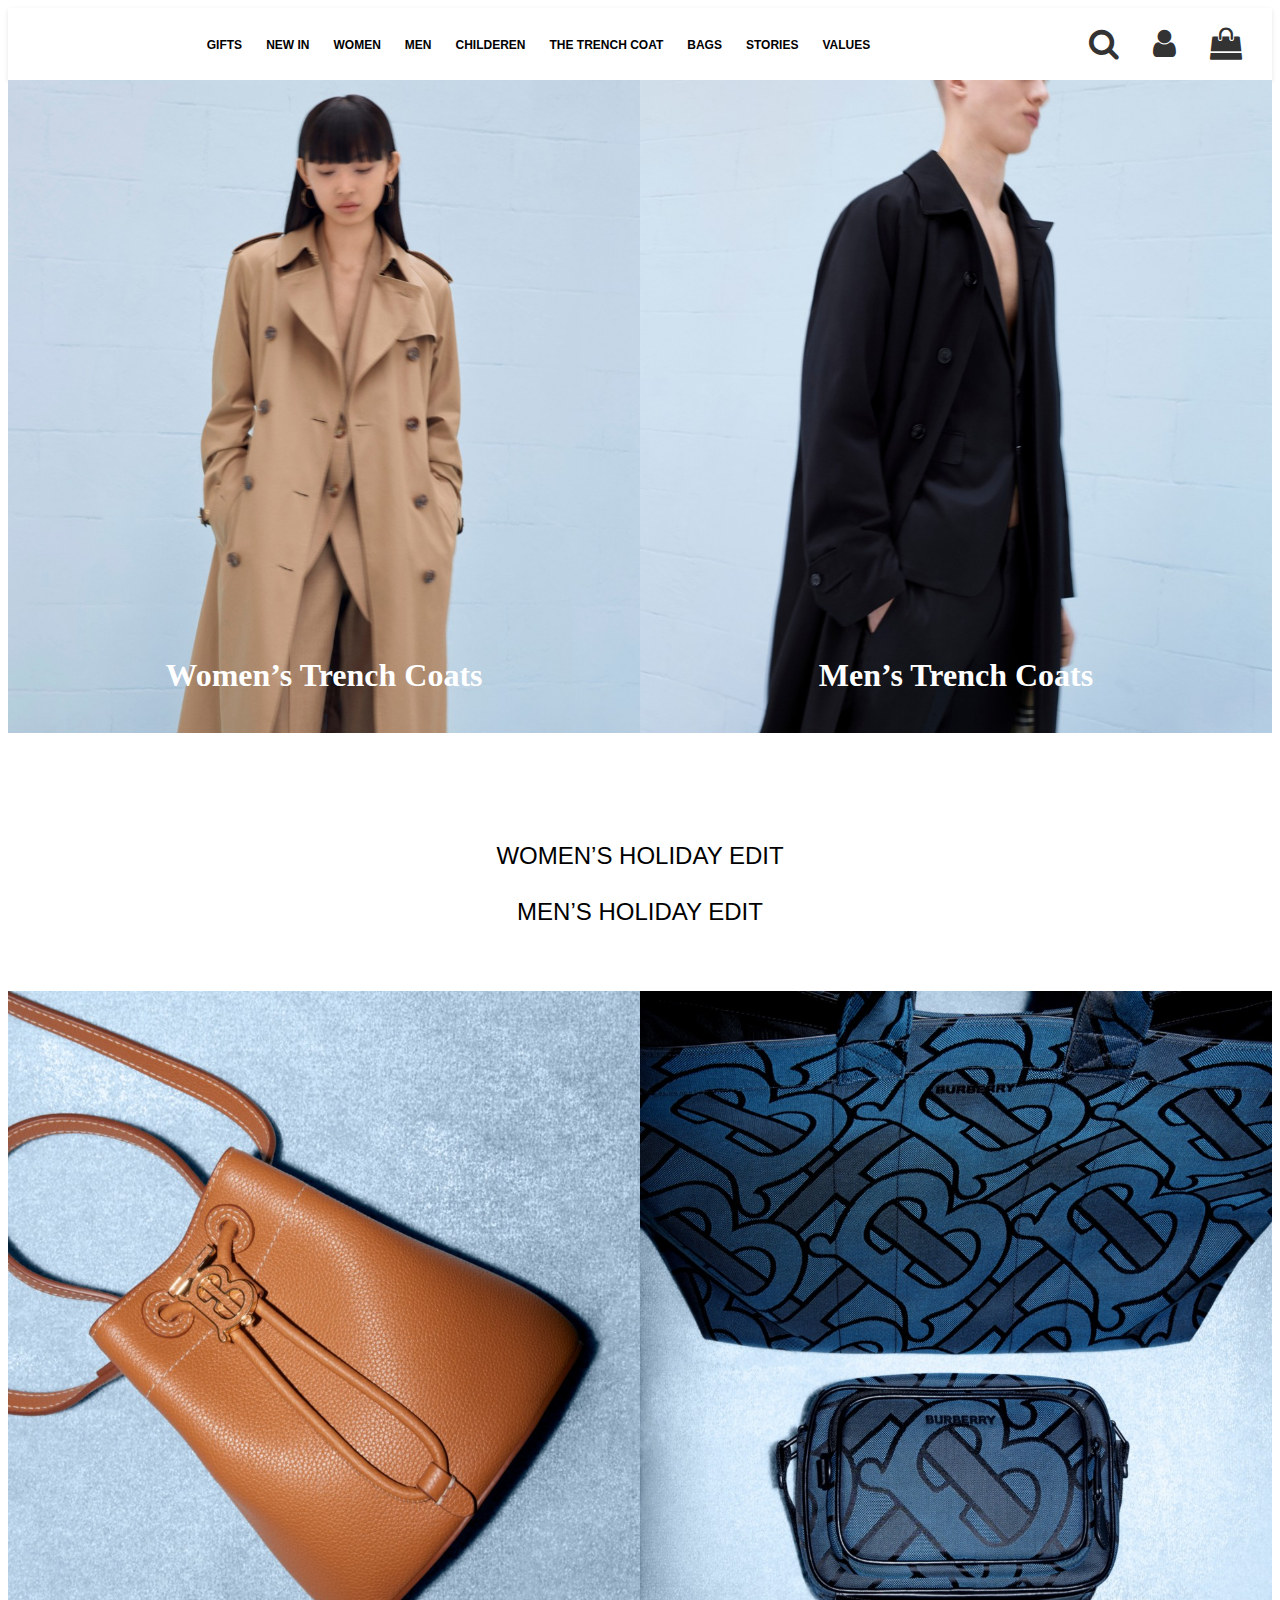
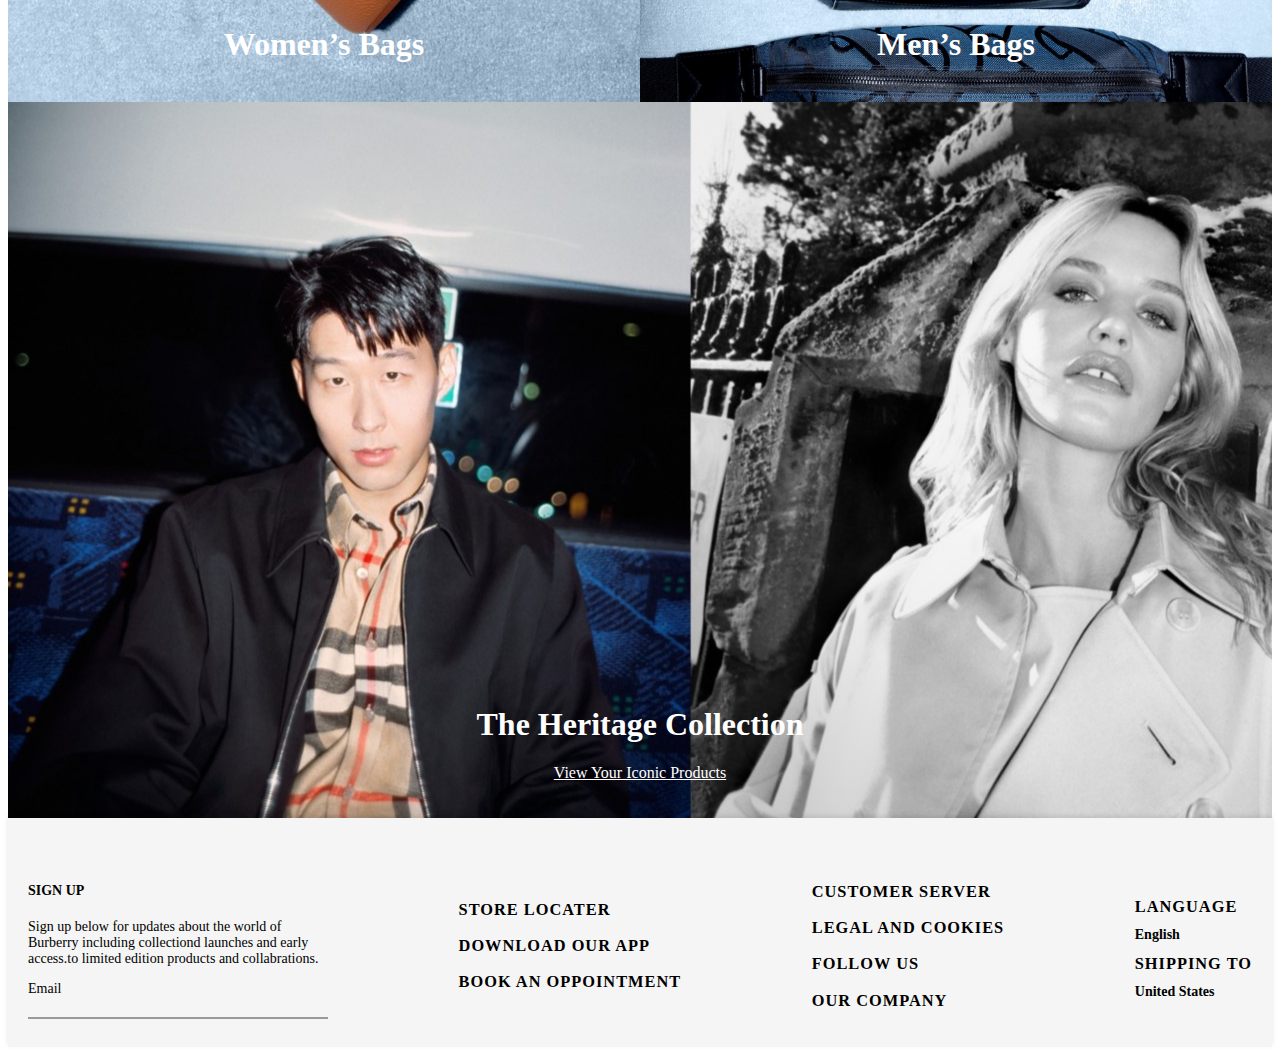
==== frontend/html/index.html @ b10c7307 "day2" ====
<!DOCTYPE html>
<html>
  <head>
    <title>Home page</title>
    <meta name="viewport" content="width=device-width, initial-scale=1" />
    <link
      rel="stylesheet"
      href="https://cdnjs.cloudflare.com/ajax/libs/font-awesome/4.7.0/css/font-awesome.min.css"/>
    <link rel="stylesheet" href="../css/index.css">

  </head>
  <body>
    <nav>
      <div id="nav img">
        <img src="" alt="" />
      </div>
      <div id="nava">
        <a href="">GIFTS</a>
        <a href="">NEW IN</a>
        <a href="">WOMEN</a>
        <a href="">MEN</a>
        <a href="">CHILDEREN</a>
        <a href="">THE TRENCH COAT</a>
        <a href="">BAGS</a>
        <a href="">STORIES</a>
        <a href="">VALUES</a>
      </div>
      <div id="navpro">
        <i class="fa fa-search" style="font-size: 32px"></i>
        <i id="acc" class="fa fa-user" class="vote-up-off" title="account" style="font-size: 32px"></i>
        <i class="fa fa-shopping-bag" style="font-size: 32px"></i>
      </div>
    </nav>

    <div id="main">
      <div id="child1">
        <img src='../img/DD888F01-B990-473B-BA13-48BB86124CBF.jpg' style="width: 100%;"></img>
        <h1>Women’s Trench Coats</h1>
      </div>
      <div id="child2">
        <img src="../img/0516D493-ACB4-456A-A524-6B777EB75AA3.jpg"  style="width: 100%;" alt="">
        <h1>Men’s Trench Coats</h1>
      </div>
    </div>
    <div id="main1">
      <p>WOMEN’S HOLIDAY EDIT</p>
      <p>MEN’S HOLIDAY EDIT</p>
    </div>
    <div id="main2">
      <div id="child3">
        <img src="../img/A9ED9A9F-011B-423B-898C-9DFA48957BBD.jpg" style="width: 100%;" alt="">
        <h1>Women’s Bags</h1>
      </div>

      <div id="child4">
        <img src="../img/E4D81A2B-CC43-41E8-A173-EE09A42D64D1.jpg" style="width: 100%;" alt="">
        <h1>Men’s Bags</h1>
      </div>
    </div>

    <div id="main3">
      <!-- <img src="./img/24B3B2B8-12B6-4DEA-9174-2650E15976F2.jpg" alt="" /> -->
      <h1>The Heritage Collection</h1>
      <p>View Your Iconic Products</p>
    </div>
    <footer>
      <div>
        <h4>SIGN UP</h4>
        <p>
          Sign up below for updates about the world of Burberry including
          collectiond launches and early access.to limited edition products and
          collabrations.
        </p>
        <p>Email</p>
        <hr />
      </div>
      <div>
        <h3>STORE LOCATER</h3>
        <h3>DOWNLOAD OUR APP</h3>
        <h3>BOOK AN OPPOINTMENT</h3>
      </div>
      <div>
        <h3>CUSTOMER SERVER</h3>
        <h3>LEGAL AND COOKIES</h3>
        <h3>FOLLOW US</h3>
        <h3>OUR COMPANY</h3>
      </div>
      <div>
        <h3>LANGUAGE</h3>
        <p>English</p>
        <h3>SHIPPING TO</h3>
        <p>United States</p>
      </div>
    </footer>
  </body>
  <script src="../script/index.js"></script>
</html>
---- frontend/css/index.css ----
nav {
  display: flex;
  justify-content: space-between;
  align-items: center;
  padding: 20px;
  background-color: #fff;
  box-shadow: 0 2px 5px rgba(0, 0, 0, 0.1);
  /* position: fixed; */
}

#nav img {
  width: 100px;
  height: auto;
}

#nava a {
  color: #333;
  font-size: 12px;
  text-decoration: none;
  margin-right: 20px;
  font-family: Styrene, Helvetica, Arial, sans-serif;
  font-weight:600;
  line-height:15.96px;
  color: rgb(0,0,0);

}

#navpro i {
  color: #333;
  font-size: 24px;
  margin-left: 20px;
  margin-right: 10px;
}

#nava a:hover {
  color: #666;
}

#main {
  display: flex;
  height: 900px;
}
#main1 {
  text-align: center;
/* border: 2px solid red; */
  margin-bottom: 5%;
  margin-top: -13%;
  font-family: Styrene, Helvetica, Arial, sans-serif;
   font-size: 24px;
   font-weight: 500;
   line-height: 32px;
}
#main2 {
  display: flex;
  
}

footer {
  display: flex;
  justify-content: space-between;
  align-items: center;
  padding: 20px;
  background-color: #f5f5f5;
  box-shadow: 0 -2px 5px rgba(0, 0, 0, 0.1);
  font-size: 14px;
  padding-top: 5%;
}

footer h3 {
  margin-top: 0;
  font-weight: bold;
  text-transform: uppercase;
  letter-spacing: 1px;
}

footer div:first-of-type {
  max-width: 300px;
}

footer div:first-of-type h4 {
  margin-top: 0;
}

footer div:first-of-type p:first-of-type {
  margin-top: 20px;
}

footer div:first-of-type hr {
  margin-top: 20px;
  border: 1px solid #999;
}

footer a {
  color: #333;
  text-decoration: none;
}

footer a:hover {
  color: #666;
}

footer div:last-of-type h3 {
  margin-bottom: 10px;
}

footer div:last-of-type p {
  margin: 0;
  font-weight: bold;
  margin-bottom: 10%;
}
#child1 {
 
  text-align: center;
  color: #fff;
}
#child2 {

  text-align: center;
  color: #fff;
}
#main h1{
  margin-top: -80px;
}
#main2 h1{
  margin-top: -80px;
}
#child3 {

  
  text-align: center;
  
  color: #fff;
}
#child4 {
 
  
  text-align: center;

  color: #fff;
}
#main3{
  background-image: url("../img/24B3B2B8-12B6-4DEA-9174-2650E15976F2.jpg");
  text-align: center;
  padding-top: 600px;
  color: #fff;
  padding-bottom: 20px;
}
#main3>p{
  text-decoration: underline;
}
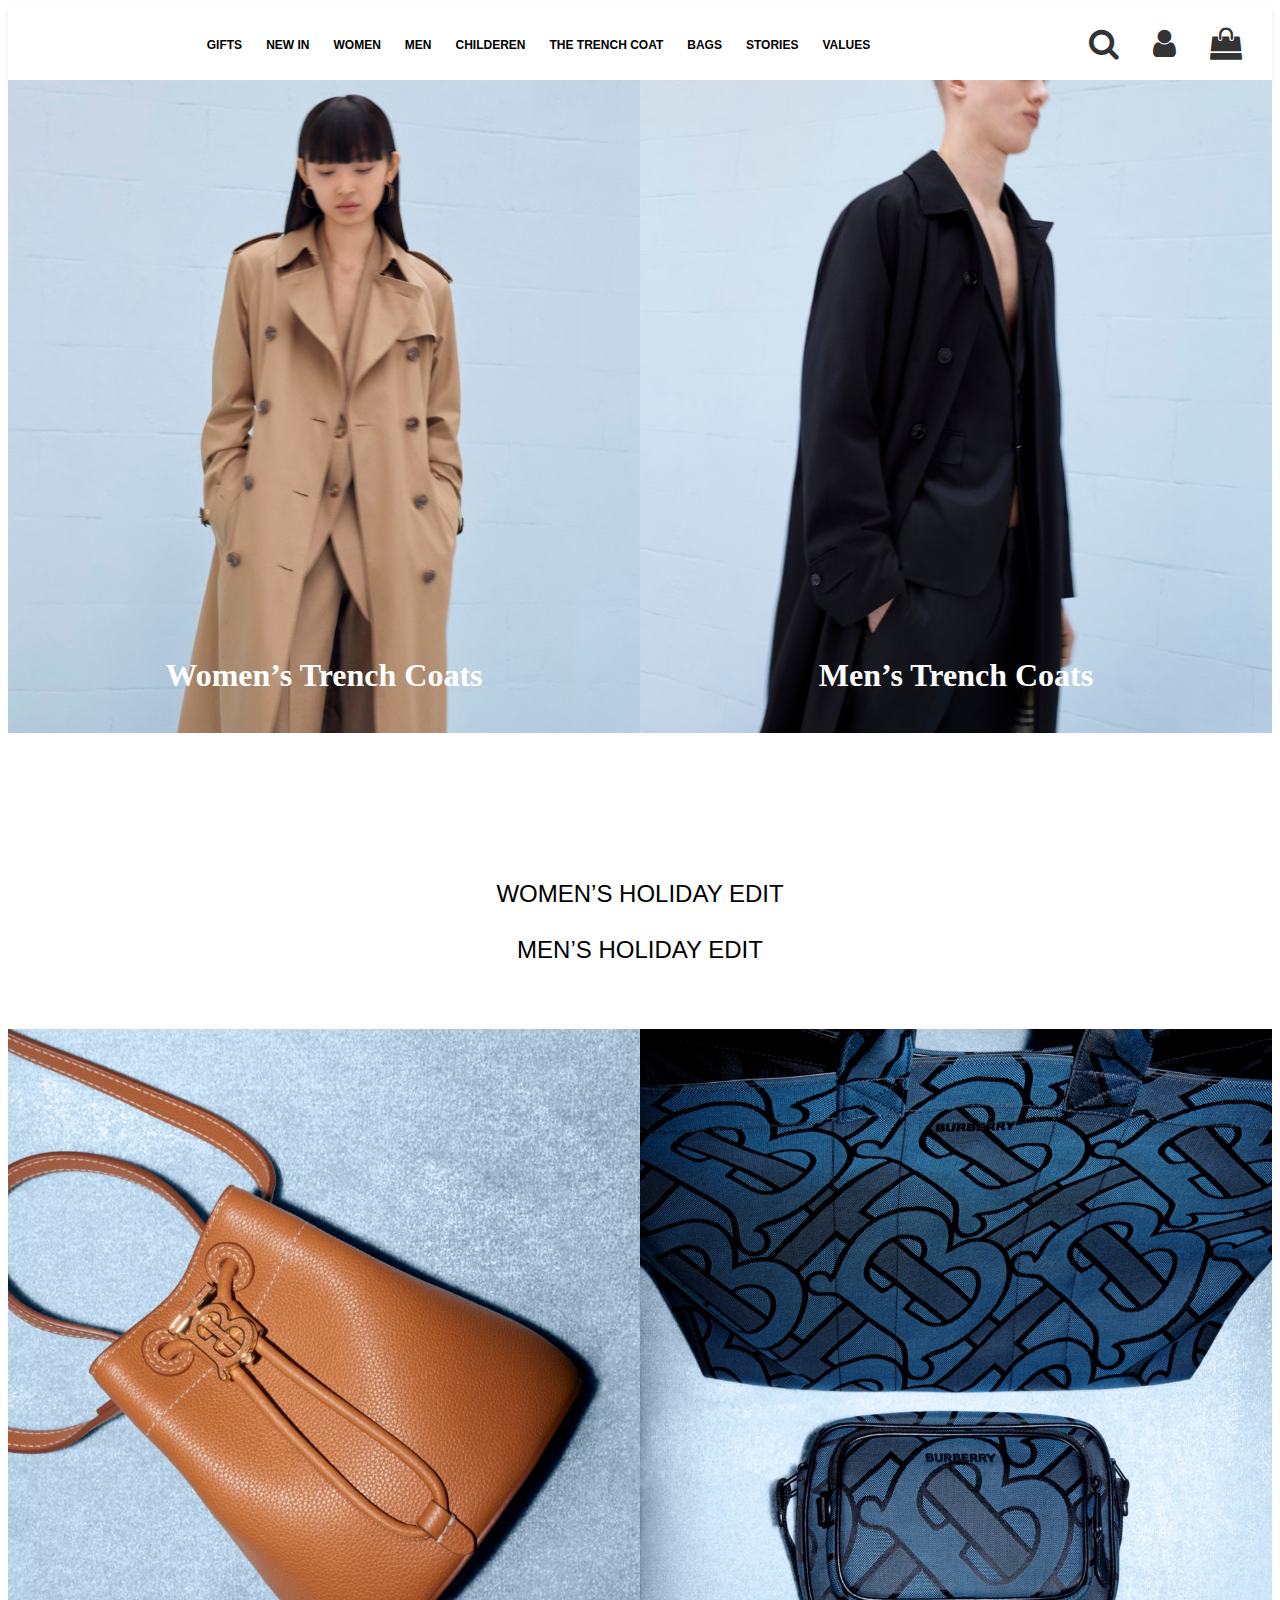
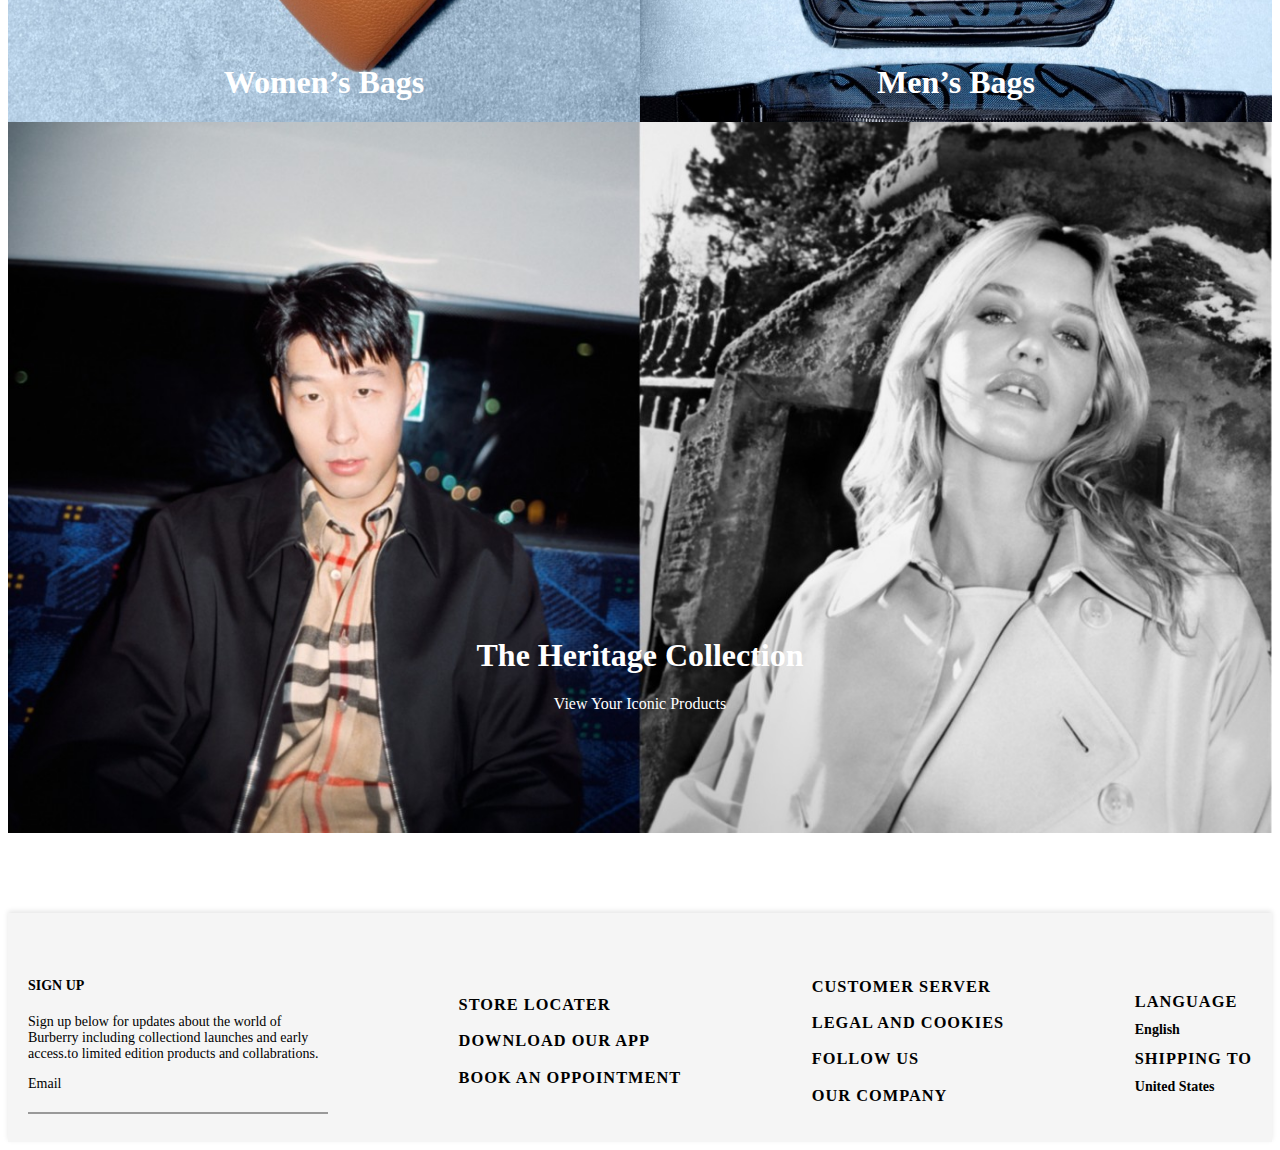
==== commit 305eaefe: "project" ====
--- a/frontend/html/index.html
+++ b/frontend/html/index.html
@@ -12,12 +12,12 @@
   <body>
     <nav>
       <div id="nav img">
-        <img src="" alt="" />
+        <img src="https://cdn.cookielaw.org/logos/3d8e4c1b-b912-4057-8558-5976f57d27a8/de8b0d3a-37c7-4137-88ad-17657bf8f442/1b6eb578-805d-4422-aee6-3ecf1b3cca82/Logo_M.png" alt="" />
       </div>
       <div id="nava">
         <a href="">GIFTS</a>
         <a href="">NEW IN</a>
-        <a href="">WOMEN</a>
+        <a href="../html/products.html">WOMEN</a>
         <a href="">MEN</a>
         <a href="">CHILDEREN</a>
         <a href="">THE TRENCH COAT</a>
@@ -26,11 +26,14 @@
         <a href="">VALUES</a>
       </div>
       <div id="navpro">
+        <!-- <a id="log" href="">LOGOUT</a> -->
         <i class="fa fa-search" style="font-size: 32px"></i>
         <i id="acc" class="fa fa-user" class="vote-up-off" title="account" style="font-size: 32px"></i>
-        <i class="fa fa-shopping-bag" style="font-size: 32px"></i>
+        <i class="fa fa-shopping-bag"  class="vote-up-off" title="bag" style="font-size: 32px"></i>
+        <span id="count"></span>
+        <!-- <i id="log" class="fa fa-sign-out" aria-hidden="true" style="font-size: 32px"></i> -->
       </div>
-    </nav>
+   </nav >
 
     <div id="main">
       <div id="child1">
@@ -59,10 +62,11 @@
     </div>
 
     <div id="main3">
-      <!-- <img src="./img/24B3B2B8-12B6-4DEA-9174-2650E15976F2.jpg" alt="" /> -->
+      <img src="../img/24B3B2B8-12B6-4DEA-9174-2650E15976F2.jpg" style="width:100% ;" alt="" />
       <h1>The Heritage Collection</h1>
       <p>View Your Iconic Products</p>
     </div>
+
     <footer>
       <div>
         <h4>SIGN UP</h4>
--- a/frontend/css/index.css
+++ b/frontend/css/index.css
@@ -45,7 +45,7 @@
   text-align: center;
 /* border: 2px solid red; */
   margin-bottom: 5%;
-  margin-top: -13%;
+margin-top: -10%;  
   font-family: Styrene, Helvetica, Arial, sans-serif;
    font-size: 24px;
    font-weight: 500;
@@ -65,6 +65,7 @@
   box-shadow: 0 -2px 5px rgba(0, 0, 0, 0.1);
   font-size: 14px;
   padding-top: 5%;
+  margin-top: 200px;
 }
 
 footer h3 {
@@ -139,7 +140,20 @@
 
   color: #fff;
 }
+
 #main3{
+  text-align: center;
+}
+
+#main3>p{
+  color: #fff;
+}
+#main3>h1{
+  color: #fff;
+  margin-top: -200px;
+}
+
+/* #main3{
   background-image: url("../img/24B3B2B8-12B6-4DEA-9174-2650E15976F2.jpg");
   text-align: center;
   padding-top: 600px;
@@ -148,4 +162,13 @@
 }
 #main3>p{
   text-decoration: underline;
+} */
+/* #navpro{
+  border: 2px solid red;
+  padding-left:30px ;
+  padding-right:80px ;
 }
+#log{
+  display:none;
+} */
+
